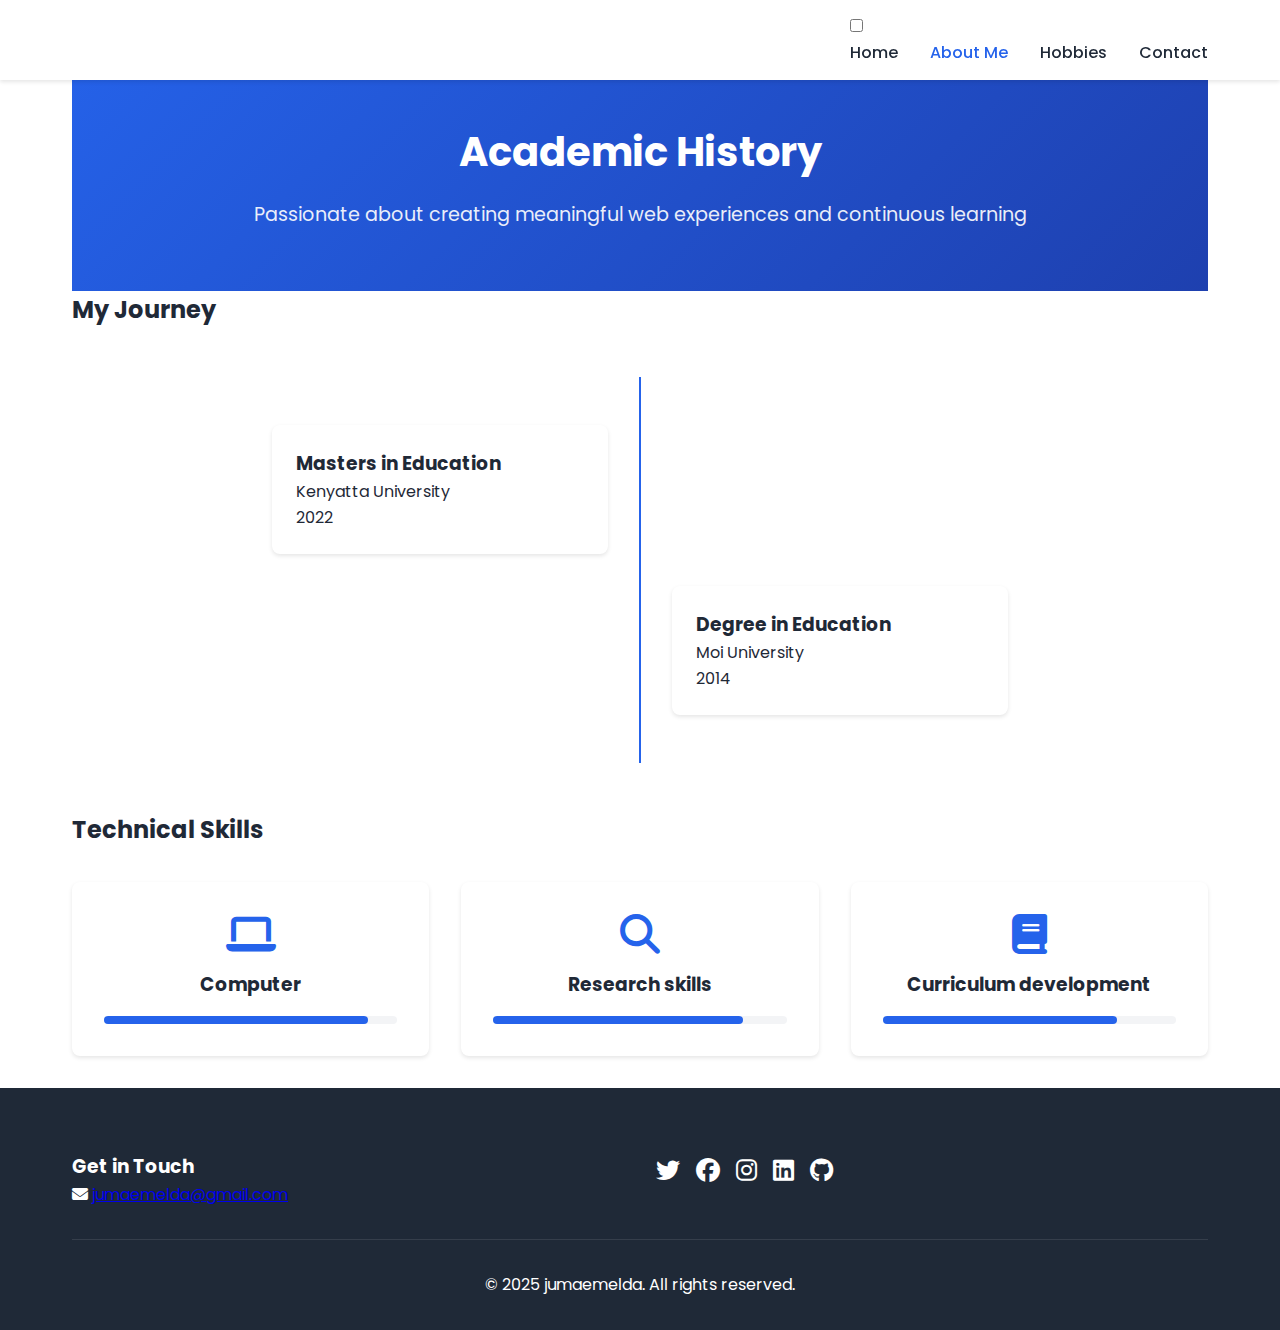
==== aboutme.html @ 579b24fd "Add files via upload" ====
<!DOCTYPE html>
<html lang="en">
<head>
    <meta charset="UTF-8">
    <meta name="viewport" content="width=device-width, initial-scale=1.0">
    <meta name="description" content="Professional portfolio and about me page for Edd Clay">
    <title>| About Me</title>
    <!-- Font Awesome for icons -->
    <link rel="stylesheet" href="https://cdnjs.cloudflare.com/ajax/libs/font-awesome/6.4.0/css/all.min.css">
    <!-- Google Fonts -->
    <link href="https://fonts.googleapis.com/css2?family=Poppins:wght@300;400;500;600;700&display=swap" rel="stylesheet">
    <link rel="stylesheet" href="aboutme.css">
</head>
<body>
    <header class="navbar">
        <div class="container">
            <div class="logo">
               
            </div>
            <nav>
                <input type="checkbox" id="nav-toggle" class="nav-toggle">
                <label for="nav-toggle" class="nav-toggle-label">
                    <span></span>
                </label>
                <ul class="nav-links">
                    <li class="dropdown">
                        <a href="index.html" class="nav-link">Home</a>
                    
                    </li>
                    <li class="dropdown">
                        <a href="aboutme.html" class="nav-link active">About Me</a>
                      
                
                    </li>
                    <li class="dropdown">
                        <a href="hobbies.html" class="nav-link">Hobbies</a>
                       
                    </li>
                    <li class="dropdown">
                        <a href="contact.html" class="nav-link">Contact</a>
                        
                    </li>
                </ul>
            </nav>
        </div>
    </header>

    <main class="container">
        <section class="hero">
            <div class="hero-content">
                <h2>Academic History</h2>
                <p class="lead">Passionate about creating meaningful web experiences and continuous learning</p>
            </div>
        </section>

        <section id="journey" class="background">
            <h2 class="section-title">My Journey</h2>
            <div class="timeline">
                <div class="timeline-item">
                    <div class="timeline-content">
                        <h3>Masters in Education</h3>
                        <p>Kenyatta University</p>
                        <span class="date">2022</span>
                    </div>
                </div>
                <div class="timeline-item">
                    <div class="timeline-content">
                        <h3> Degree in Education</h3>
                        <p>Moi University</p>
                        <span class="date">2014</span>
                    </div>
                </div>
               
                
                </div>
            </div>
        </section>

        <section id="skills" class="skills">
            <h2 class="section-title">Technical Skills</h2>
            <div class="skills-grid">
                <div class="skill-card">
                    <i class="fas fa-laptop"></i>
                    <h3>Computer</h3>
                    <div class="progress-bar">
                        <div class="progress" style="width: 90%"></div>
                    </div>
                </div>
                <div class="skill-card">
                    <i class="fas fa-search"></i>
                    <h3>Research skills</h3>
                    <div class="progress-bar">
                        <div class="progress" style="width: 85%"></div>
                    </div>
                </div>
                <div class="skill-card">
                    <i class="fas fa-book"></i>
                    <h3>Curriculum development</h3>
                    <div class="progress-bar">
                        <div class="progress" style="width: 80%"></div>
                    </div>

                
                </div>
            </div>
        </section>
    </main>

    <footer class="footer">
        <div class="container">
            <div class="footer-content">
                <div class="contact-info">
                    <h3>Get in Touch</h3>
                    <p><i class="fas fa-envelope"></i> <a href="mailto:jumaemelda@gmail.com">jumaemelda@gmail.com</a></p>
                </div>
                <div class="social-links">
                    <a href="https://twitter.com" target="_blank" class="social-link"><i class="fab fa-twitter"></i></a>
                    <a href="https://facebook.com" target="_blank" class="social-link"><i class="fab fa-facebook"></i></a>
                    <a href="https://instagram.com" target="_blank" class="social-link"><i class="fab fa-instagram"></i></a>
                    <a href="https://linkedin.com" target="_blank" class="social-link"><i class="fab fa-linkedin"></i></a>
                    <a href="https://github.com" target="_blank" class="social-link"><i class="fab fa-github"></i></a>
                </div>
            </div>
            <div class="footer-bottom">
                <p>&copy; 2025 jumaemelda. All rights reserved.</p>
            </div>
        </div>
    </footer>
</body>
</html>
</qodoArtifact>
---- aboutme.css ----
/* Base styles and variables */
:root {
    --primary-color: #2563eb;
    --secondary-color: #1e40af;
    --text-color: #1f2937;
    --light-bg: #f3f4f6;
    --white: #ffffff;
    --transition: all 0.3s ease;
}

* {
    margin: 0;
    padding: 0;
    box-sizing: border-box;
}

body {
    font-family: 'Poppins', sans-serif;
    line-height: 1.6;
    color: var(--text-color);
}

.container {
    max-width: 1200px;
    margin: 0 auto;
    padding: 0 2rem;
}

/* Navigation */
.navbar {
    background: var(--white);
    box-shadow: 0 2px 4px rgba(0,0,0,0.1);
    position: fixed;
    width: 100%;
    top: 0;
    z-index: 1000;
}

.navbar .container {
    display: flex;
    justify-content: space-between;
    align-items: center;
    height: 80px;
}

.nav-links {
    display: flex;
    gap: 2rem;
    list-style: none;
}

.nav-link {
    color: var(--text-color);
    text-decoration: none;
    font-weight: 500;
    transition: var(--transition);
}

.nav-link:hover, .nav-link.active {
    color: var(--primary-color);
}

/* Hero Section */
.hero {
    padding: 120px 0 60px;
    background: linear-gradient(135deg, var(--primary-color), var(--secondary-color));
    color: var(--white);
    text-align: center;
}

.hero-content h2 {
    font-size: 2.5rem;
    margin-bottom: 1rem;
}

.lead {
    font-size: 1.2rem;
    opacity: 0.9;
}

/* Timeline */
.timeline {
    position: relative;
    max-width: 800px;
    margin: 3rem auto;
    padding: 2rem 0;
}

.timeline::before {
    content: '';
    position: absolute;
    width: 2px;
    background: var(--primary-color);
    top: 0;
    bottom: 0;
    left: 50%;
    transform: translateX(-50%);
}

.timeline-item {
    padding: 1rem 2rem;
    position: relative;
    width: 50%;
    left: 0;
}

.timeline-item:nth-child(even) {
    left: 50%;
}

.timeline-content {
    padding: 1.5rem;
    background: var(--white);
    border-radius: 8px;
    box-shadow: 0 2px 4px rgba(0,0,0,0.1);
}

/* Skills Section */
.skills-grid {
    display: grid;
    grid-template-columns: repeat(auto-fit, minmax(250px, 1fr));
    gap: 2rem;
    padding: 2rem 0;
}

.skill-card {
    background: var(--white);
    padding: 2rem;
    border-radius: 8px;
    box-shadow: 0 2px 4px rgba(0,0,0,0.1);
    text-align: center;
}

.skill-card i {
    font-size: 2.5rem;
    color: var(--primary-color);
    margin-bottom: 1rem;
}

.progress-bar {
    background: var(--light-bg);
    height: 8px;
    border-radius: 4px;
    margin-top: 1rem;
}

.progress {
    height: 100%;
    background: var(--primary-color);
    border-radius: 4px;
    transition: var(--transition);
}

/* Footer */
.footer {
    background: var(--text-color);
    color: var(--white);
    padding: 4rem 0 2rem;
}

.footer-content {
    display: grid;
    grid-template-columns: repeat(auto-fit, minmax(250px, 1fr));
    gap: 2rem;
    margin-bottom: 2rem;
}

.social-links {
    display: flex;
    gap: 1rem;
}

.social-link {
    color: var(--white);
    font-size: 1.5rem;
    transition: var(--transition);
}

.social-link:hover {
    color: var(--primary-color);
}

.footer-bottom {
    text-align: center;
    padding-top: 2rem;
    border-top: 1px solid rgba(255,255,255,0.1);
}

/* Responsive Design */
@media (max-width: 768px) {
    .nav-toggle {
        display: none;
    }

    .nav-toggle-label {
        display: block;
        cursor: pointer;
    }

    .nav-links {
        display: none;
        position: absolute;
        top: 100%;
        left: 0;
        right: 0;
        background: var(--white);
        padding: 1rem;
        flex-direction: column;
        text-align: center;
    }

    .nav-toggle:checked ~ .nav-links {
        display: flex;
    }

    .timeline::before {
        left: 0;
    }

    .timeline-item {
        width: 100%;
        left: 0;
    }

    .timeline-item:nth-child(even) {
        left: 0;
    }
}
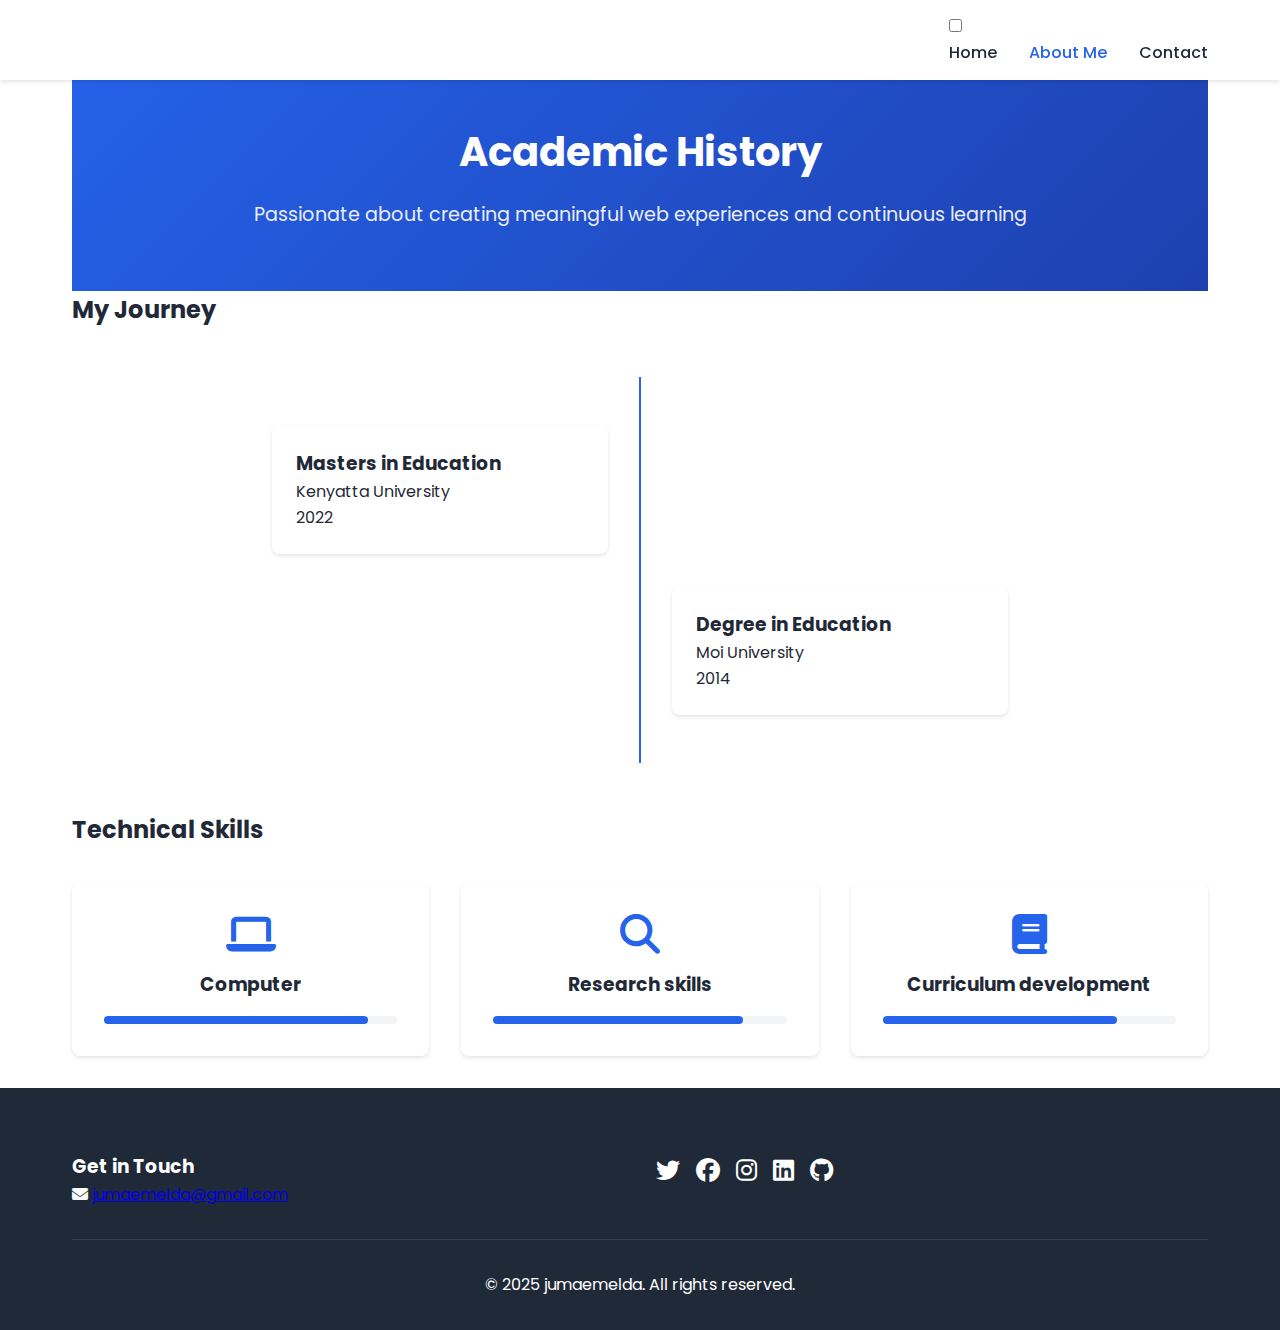
==== commit 9abf0efa: "Update aboutme.html" ====
--- a/aboutme.html
+++ b/aboutme.html
@@ -29,13 +29,6 @@
                     </li>
                     <li class="dropdown">
                         <a href="aboutme.html" class="nav-link active">About Me</a>
-                      
-                
-                    </li>
-                    <li class="dropdown">
-                        <a href="hobbies.html" class="nav-link">Hobbies</a>
-                       
-                    </li>
                     <li class="dropdown">
                         <a href="contact.html" class="nav-link">Contact</a>
                         
